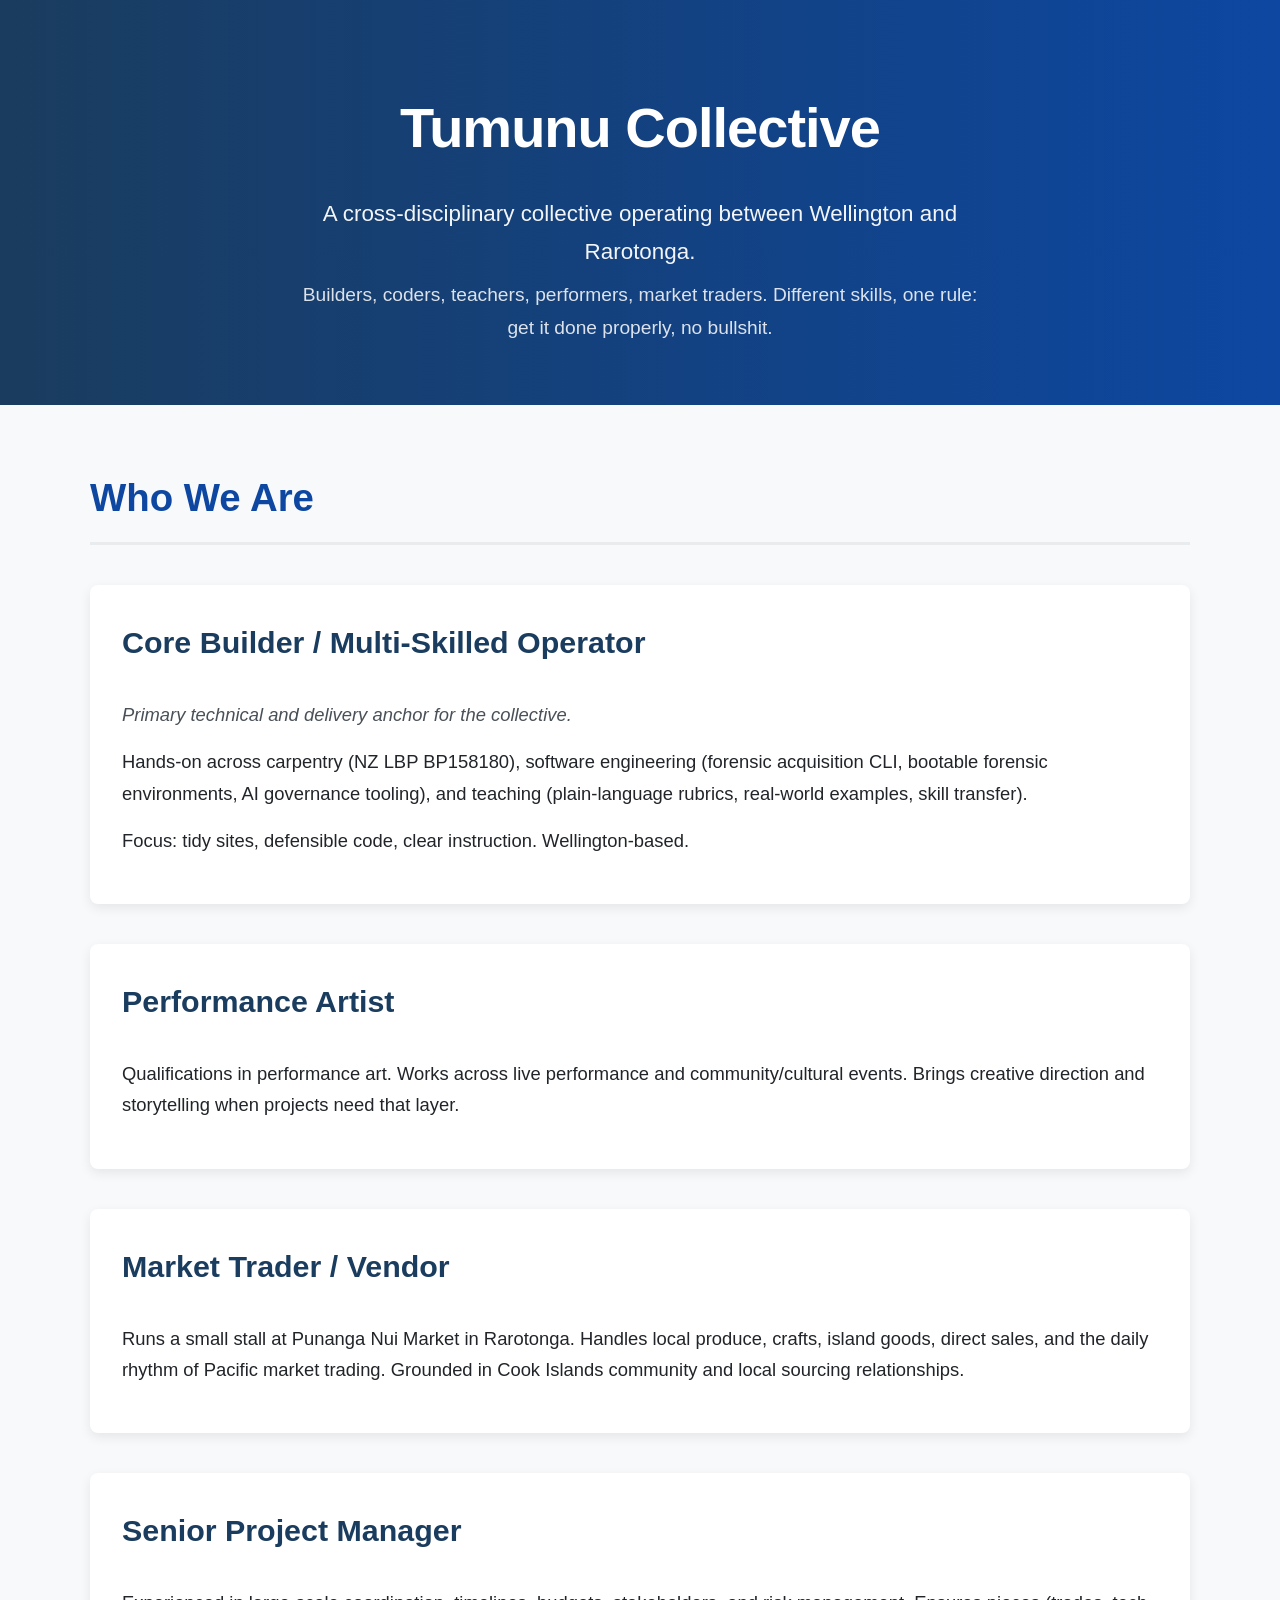
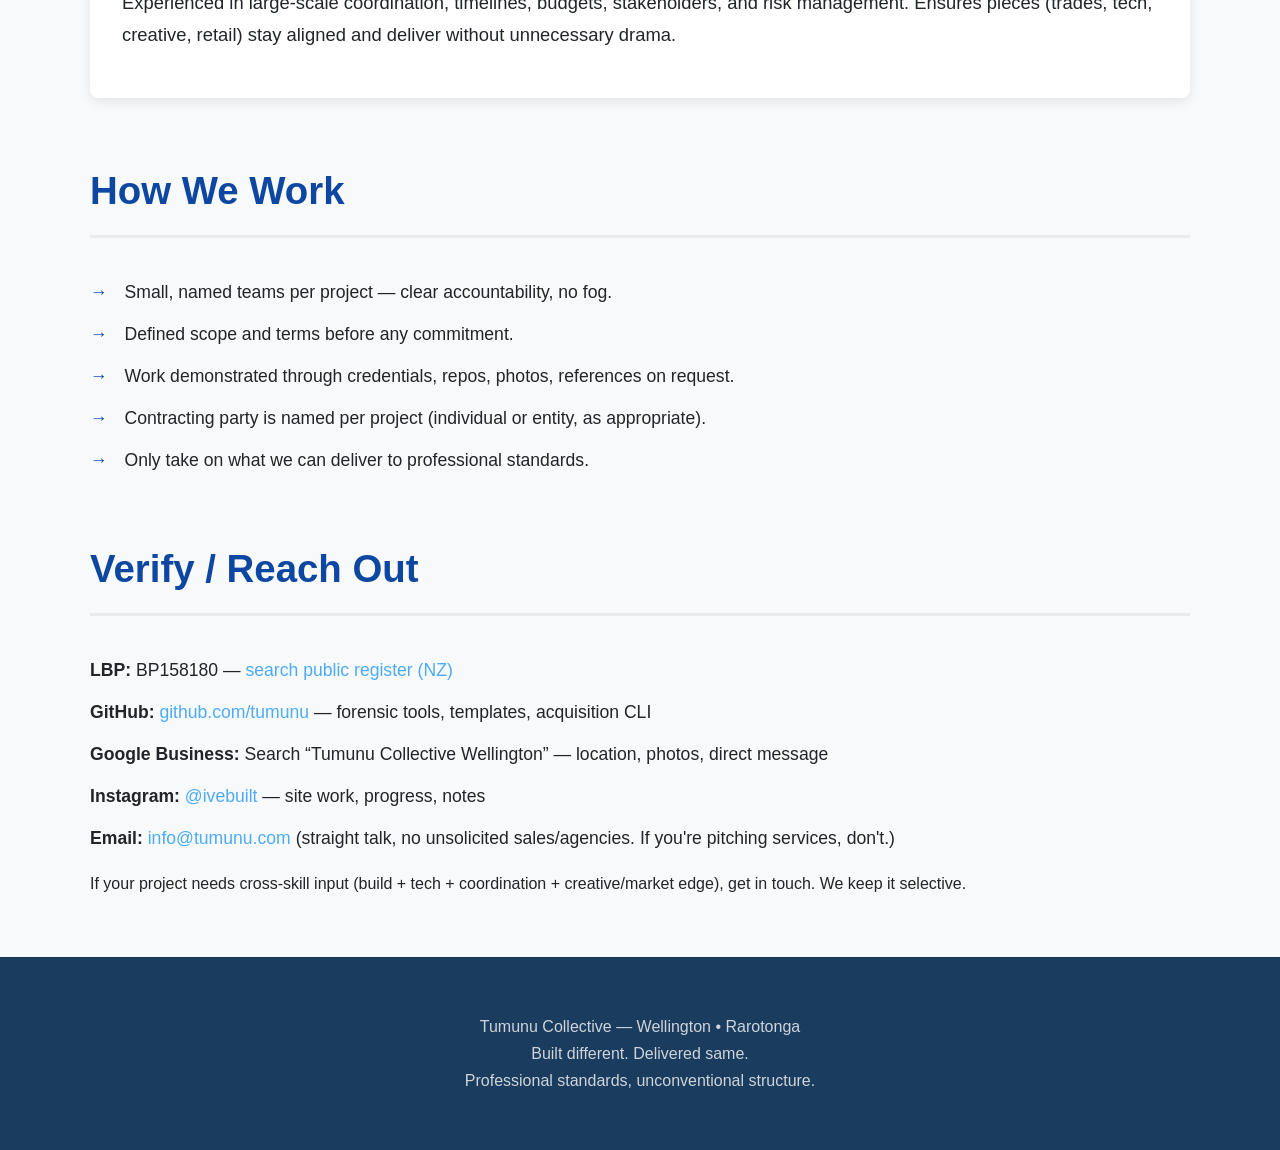
==== about.html @ 97dc6d52 "Create about.html for Tumunu Collective profile Added a new about page for Tumunu Collective detaili" ====
<!DOCTYPE html>
<html lang="en">
<head>
    <meta charset="UTF-8">
    <meta name="viewport" content="width=device-width, initial-scale=1.0">
    <meta name="description" content="Tumunu Collective — cross-disciplinary work between Wellington and Rarotonga. Carpentry (NZ LBP), software tooling, teaching, performance, market trading, and project management.">
    <meta name="robots" content="index,follow">
    <link rel="canonical" href="https://tumunu.com/about.html">
    <meta property="og:title" content="Tumunu Collective">
    <meta property="og:description" content="Cross-disciplinary collective between Wellington and Rarotonga. Named accountability, professional standards, unconventional structure.">
    <meta property="og:site_name" content="Tumunu Collective">
    <meta property="og:type" content="website">
    <meta property="og:url" content="https://tumunu.com/about.html">
    <title>Tumunu Collective — Full Profile</title>
    <style>
        body { font-family: 'Helvetica Neue', Arial, sans-serif; margin:0; padding:0; background:#f8f9fa; color:#212529; line-height:1.7; }
        header { background: linear-gradient(to right, #1a3c5e, #0d47a1); color:white; padding:80px 20px 60px; text-align:center; }
        header h1 { margin:0; font-size:3.5rem; font-weight:800; letter-spacing:-1px; }
        header p { font-size:1.4rem; max-width:700px; margin:20px auto 0; opacity:0.95; }
        .tagline { font-size:1.2rem; margin-top:8px; opacity:0.85; }
        section { max-width:1100px; margin:60px auto; padding:0 20px; }
        h2 { font-size:2.4rem; margin-bottom:40px; color:#0d47a1; border-bottom:3px solid #e9ecef; padding-bottom:12px; }
        .member { background:white; border-radius:8px; padding:32px; margin-bottom:40px; box-shadow:0 4px 12px rgba(0,0,0,0.08); }
        .member h3 { margin-top:0; font-size:1.9rem; color:#1a3c5e; }
        .member p { font-size:1.15rem; margin:16px 0; }
        .anchor-note { font-style:italic; color:#495057; margin-top:-8px; margin-bottom:16px; }
        ul { padding-left:0; list-style:none; }
        ul li { margin:12px 0; font-size:1.1rem; }
        ul.work li:before { content:"→ "; margin-right:12px; color:#0d47a1; }
        footer { background:#1a3c5e; color:#ced4da; text-align:center; padding:40px 20px; font-size:1rem; }
        a { color:#4dabf7; text-decoration:none; }
        a:hover { text-decoration:underline; color:#a5d8ff; }
        .skip-link { position:absolute; left:-9999px; top:auto; width:1px; height:1px; overflow:hidden; }
        .skip-link:focus { left:16px; top:16px; width:auto; height:auto; padding:10px 12px; background:#fff; color:#000; z-index:9999; }
        @media (max-width:768px) { header h1 { font-size:2.8rem; } header p { font-size:1.2rem; } .member { padding:24px; } }
    </style>
</head>
<body>
    <a class="skip-link" href="#main">Skip to content</a>

    <header>
        <h1>Tumunu Collective</h1>
        <p>A cross-disciplinary collective operating between Wellington and Rarotonga.</p>
        <p class="tagline">Builders, coders, teachers, performers, market traders. Different skills, one rule: get it done properly, no bullshit.</p>
    </header>

    <main id="main">
        <section>
            <h2>Who We Are</h2>

            <div class="member">
                <h3>Core Builder / Multi-Skilled Operator</h3>
                <p class="anchor-note">Primary technical and delivery anchor for the collective.</p>
                <p>Hands-on across carpentry (NZ LBP BP158180), software engineering (forensic acquisition CLI, bootable forensic environments, AI governance tooling), and teaching (plain-language rubrics, real-world examples, skill transfer).</p>
                <p>Focus: tidy sites, defensible code, clear instruction. Wellington-based.</p>
            </div>

            <div class="member">
                <h3>Performance Artist</h3>
                <p>Qualifications in performance art. Works across live performance and community/cultural events. Brings creative direction and storytelling when projects need that layer.</p>
            </div>

            <div class="member">
                <h3>Market Trader / Vendor</h3>
                <p>Runs a small stall at Punanga Nui Market in Rarotonga. Handles local produce, crafts, island goods, direct sales, and the daily rhythm of Pacific market trading. Grounded in Cook Islands community and local sourcing relationships.</p>
            </div>

            <div class="member">
                <h3>Senior Project Manager</h3>
                <p>Experienced in large-scale coordination, timelines, budgets, stakeholders, and risk management. Ensures pieces (trades, tech, creative, retail) stay aligned and deliver without unnecessary drama.</p>
            </div>
        </section>

        <section>
            <h2>How We Work</h2>
            <ul class="work">
                <li>Small, named teams per project — clear accountability, no fog.</li>
                <li>Defined scope and terms before any commitment.</li>
                <li>Work demonstrated through credentials, repos, photos, references on request.</li>
                <li>Contracting party is named per project (individual or entity, as appropriate).</li>
                <li>Only take on what we can deliver to professional standards.</li>
            </ul>
        </section>

        <section>
            <h2>Verify / Reach Out</h2>
            <ul>
                <li><strong>LBP:</strong> BP158180 — <a href="https://kete-lbp.mbie.govt.nz/advanced-building-practitioner-search/" target="_blank" rel="noopener noreferrer">search public register (NZ)</a></li>
                <li><strong>GitHub:</strong> <a href="https://github.com/tumunu" target="_blank" rel="noopener noreferrer">github.com/tumunu</a> — forensic tools, templates, acquisition CLI</li>
                <li><strong>Google Business:</strong> Search “Tumunu Collective Wellington” — location, photos, direct message</li>
                <li><strong>Instagram:</strong> <a href="https://www.instagram.com/ivebuilt/" target="_blank" rel="noopener noreferrer">@ivebuilt</a> — site work, progress, notes</li>
                <li><strong>Email:</strong> <a href="mailto:info@tumunu.com">info@tumunu.com</a> (straight talk, no unsolicited sales/agencies. If you're pitching services, don't.)</li>
            </ul>
            <p>If your project needs cross-skill input (build + tech + coordination + creative/market edge), get in touch. We keep it selective.</p>
        </section>
    </main>

    <footer>
        <p>Tumunu Collective — Wellington • Rarotonga<br>Built different. Delivered same.<br>Professional standards, unconventional structure.</p>
    </footer>
</body>
</html>
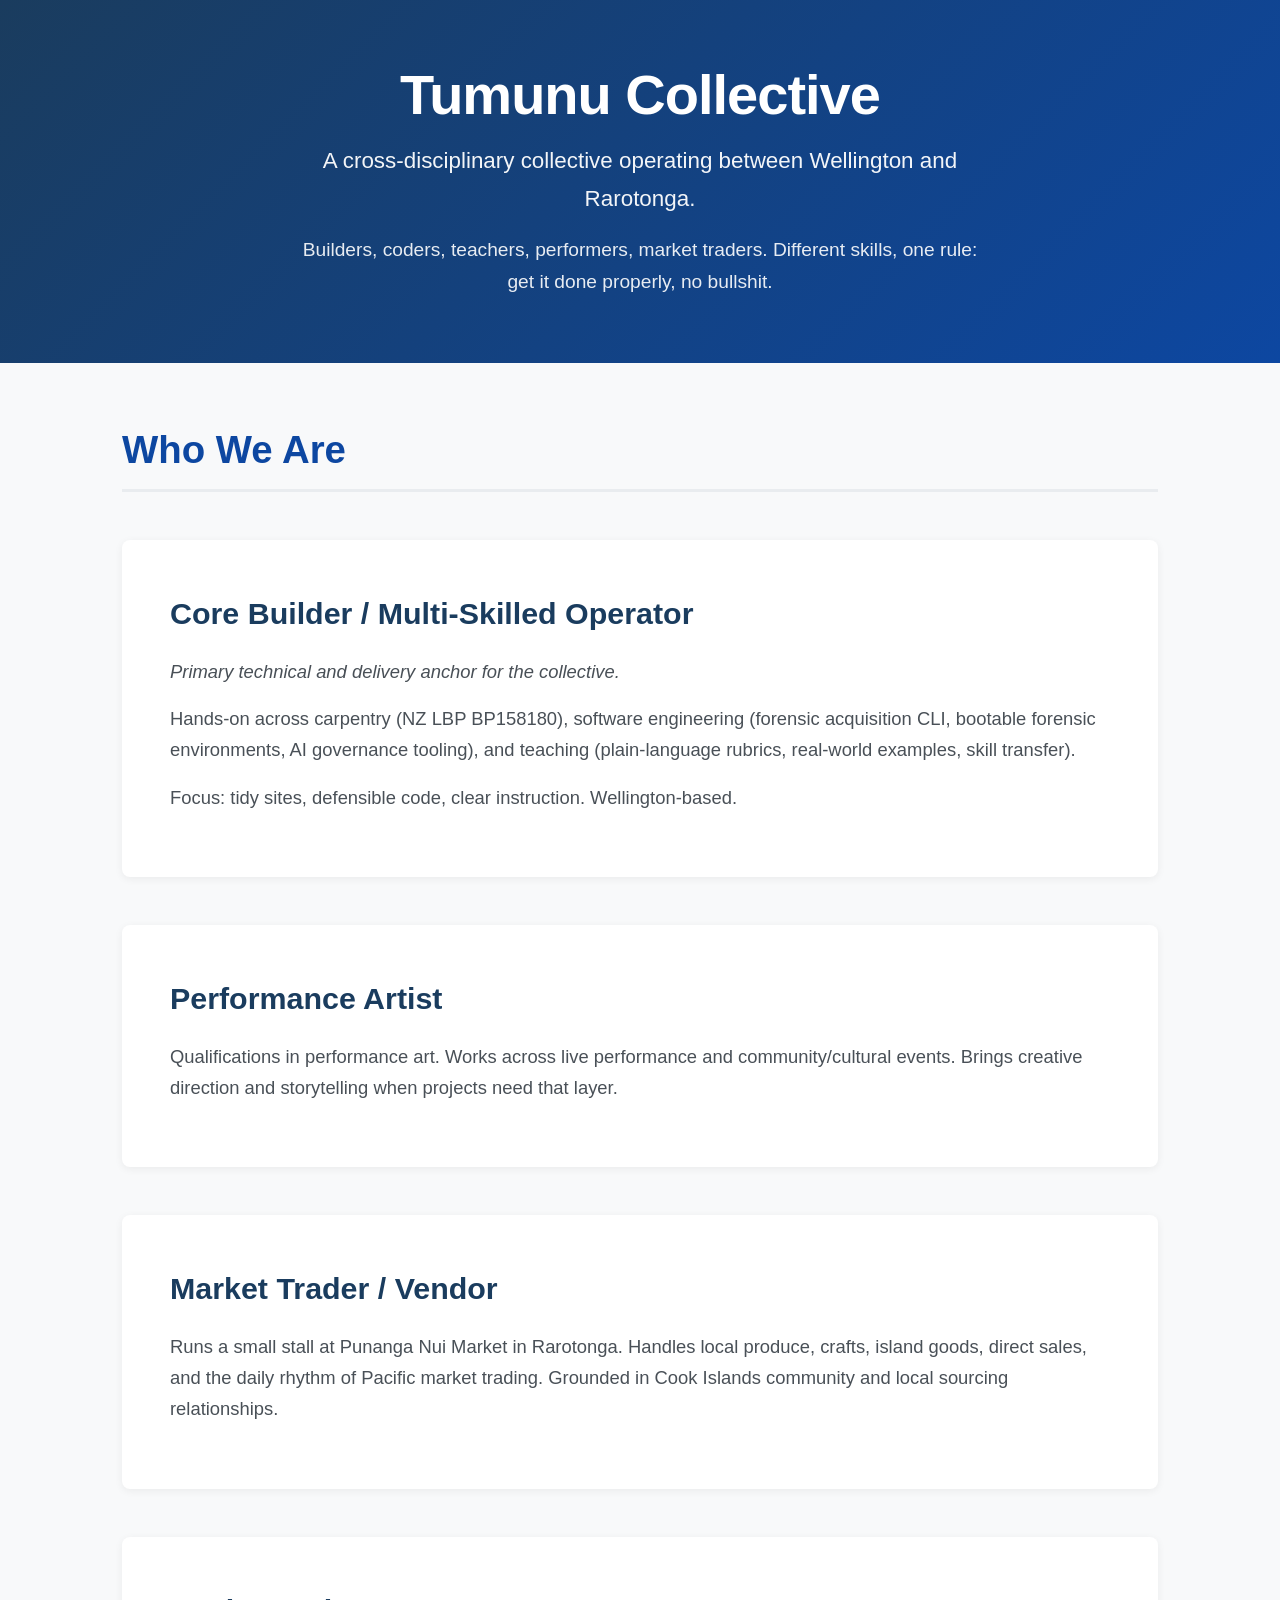
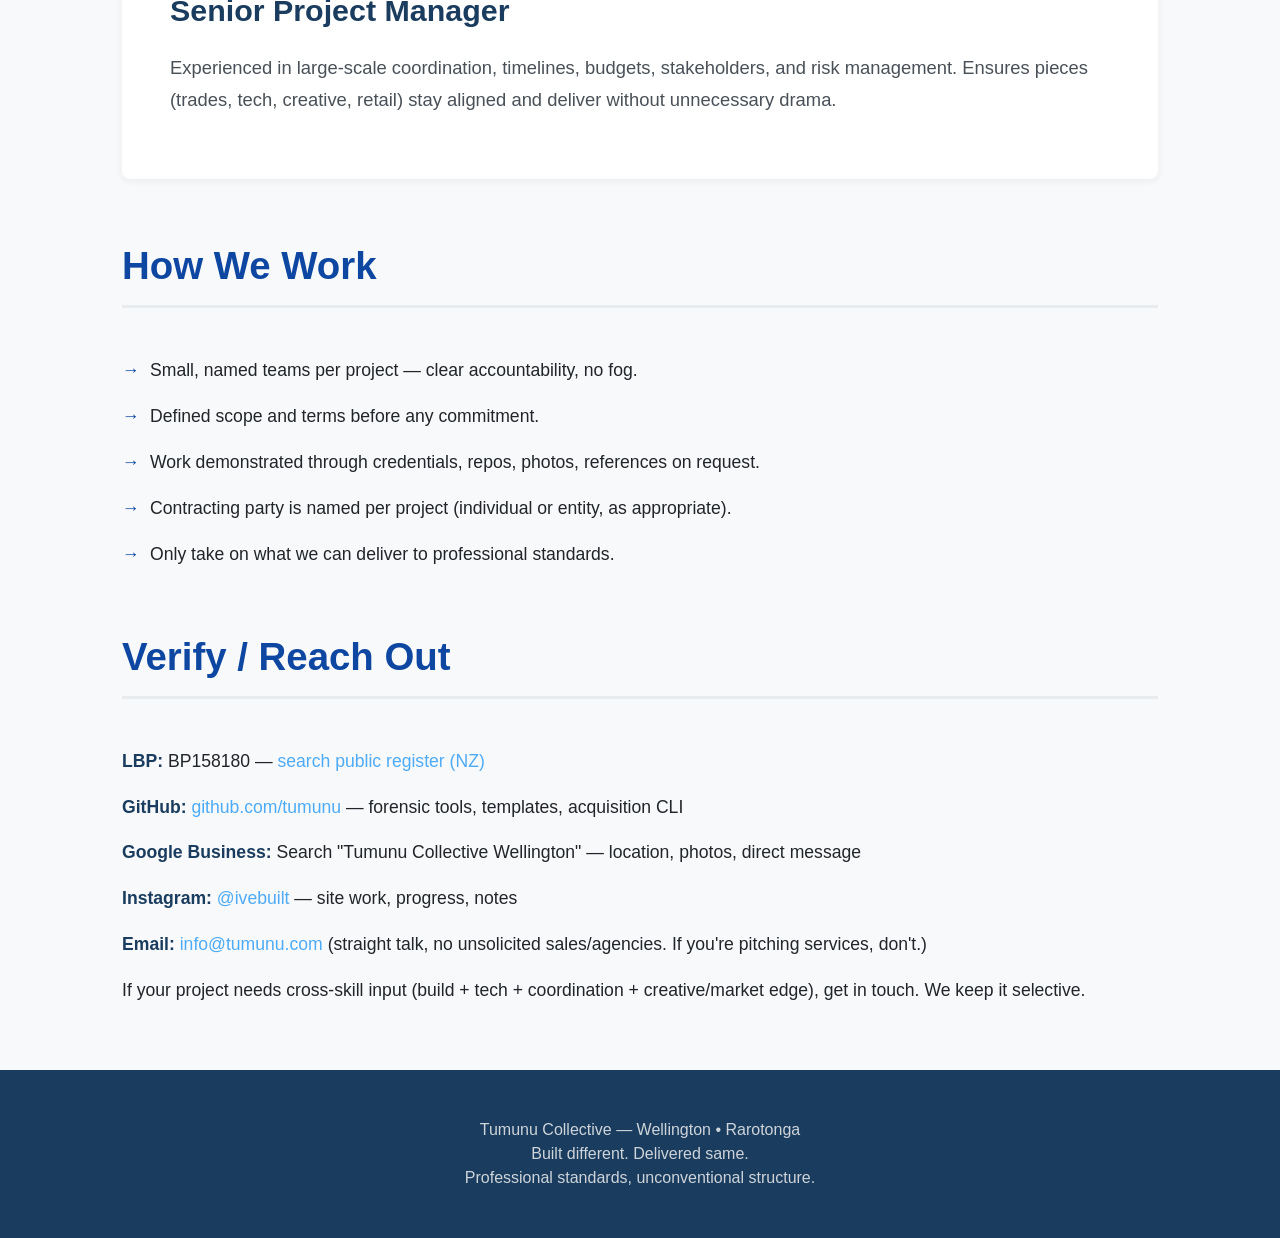
==== commit 1a909daf: "Update meta tags and improve styling in about.html" ====
--- a/about.html
+++ b/about.html
@@ -6,33 +6,203 @@
     <meta name="description" content="Tumunu Collective — cross-disciplinary work between Wellington and Rarotonga. Carpentry (NZ LBP), software tooling, teaching, performance, market trading, and project management.">
     <meta name="robots" content="index,follow">
     <link rel="canonical" href="https://tumunu.com/about.html">
-    <meta property="og:title" content="Tumunu Collective">
+    <meta property="og:title" content="Tumunu Collective — Full Profile">
     <meta property="og:description" content="Cross-disciplinary collective between Wellington and Rarotonga. Named accountability, professional standards, unconventional structure.">
     <meta property="og:site_name" content="Tumunu Collective">
     <meta property="og:type" content="website">
     <meta property="og:url" content="https://tumunu.com/about.html">
     <title>Tumunu Collective — Full Profile</title>
     <style>
-        body { font-family: 'Helvetica Neue', Arial, sans-serif; margin:0; padding:0; background:#f8f9fa; color:#212529; line-height:1.7; }
-        header { background: linear-gradient(to right, #1a3c5e, #0d47a1); color:white; padding:80px 20px 60px; text-align:center; }
-        header h1 { margin:0; font-size:3.5rem; font-weight:800; letter-spacing:-1px; }
-        header p { font-size:1.4rem; max-width:700px; margin:20px auto 0; opacity:0.95; }
-        .tagline { font-size:1.2rem; margin-top:8px; opacity:0.85; }
-        section { max-width:1100px; margin:60px auto; padding:0 20px; }
-        h2 { font-size:2.4rem; margin-bottom:40px; color:#0d47a1; border-bottom:3px solid #e9ecef; padding-bottom:12px; }
-        .member { background:white; border-radius:8px; padding:32px; margin-bottom:40px; box-shadow:0 4px 12px rgba(0,0,0,0.08); }
-        .member h3 { margin-top:0; font-size:1.9rem; color:#1a3c5e; }
-        .member p { font-size:1.15rem; margin:16px 0; }
-        .anchor-note { font-style:italic; color:#495057; margin-top:-8px; margin-bottom:16px; }
-        ul { padding-left:0; list-style:none; }
-        ul li { margin:12px 0; font-size:1.1rem; }
-        ul.work li:before { content:"→ "; margin-right:12px; color:#0d47a1; }
-        footer { background:#1a3c5e; color:#ced4da; text-align:center; padding:40px 20px; font-size:1rem; }
-        a { color:#4dabf7; text-decoration:none; }
-        a:hover { text-decoration:underline; color:#a5d8ff; }
-        .skip-link { position:absolute; left:-9999px; top:auto; width:1px; height:1px; overflow:hidden; }
-        .skip-link:focus { left:16px; top:16px; width:auto; height:auto; padding:10px 12px; background:#fff; color:#000; z-index:9999; }
-        @media (max-width:768px) { header h1 { font-size:2.8rem; } header p { font-size:1.2rem; } .member { padding:24px; } }
+        /* --- SHARED CSS VARIABLES (MATCHES INDEX.HTML) --- */
+        :root {
+            --color-bg: #f8f9fa;
+            --color-text: #212529;
+            --color-primary: #0d47a1;
+            --color-primary-dark: #1a3c5e;
+            --color-link: #4dabf7;
+            --color-link-hover: #a5d8ff;
+            --color-border: #e9ecef;
+            --color-card-bg: #ffffff;
+            --font-stack: 'Helvetica Neue', Helvetica, Arial, sans-serif;
+            --spacing-sm: 1rem;
+            --spacing-md: 2rem;
+            --spacing-lg: 3rem;
+            --spacing-xl: 4rem;
+            --max-width: 1100px;
+            --shadow-sm: 0 2px 8px rgba(0,0,0,0.06);
+            --shadow-md: 0 4px 12px rgba(0,0,0,0.08);
+            --radius: 8px;
+        }
+
+        /* --- RESET & BASE --- */
+        * { box-sizing: border-box; margin: 0; padding: 0; }
+        body {
+            font-family: var(--font-stack);
+            background: var(--color-bg);
+            color: var(--color-text);
+            line-height: 1.7;
+            -webkit-font-smoothing: antialiased;
+        }
+        a { color: var(--color-link); text-decoration: none; }
+        a:hover { text-decoration: underline; color: var(--color-link-hover); }
+        img { max-width: 100%; height: auto; }
+
+        /* --- ACCESSIBILITY --- */
+        .skip-link {
+            position: absolute;
+            left: -9999px;
+            top: auto;
+            width: 1px;
+            height: 1px;
+            overflow: hidden;
+        }
+        .skip-link:focus {
+            left: 16px;
+            top: 16px;
+            width: auto;
+            height: auto;
+            padding: 10px 12px;
+            background: #fff;
+            color: #000;
+            z-index: 9999;
+            border-radius: 4px;
+            box-shadow: 0 2px 8px rgba(0,0,0,0.15);
+        }
+
+        /* --- HEADER --- */
+        header {
+            background: linear-gradient(135deg, var(--color-primary-dark), var(--color-primary));
+            color: white;
+            padding: var(--spacing-xl) var(--spacing-md) var(--spacing-lg);
+            text-align: center;
+        }
+        header h1 {
+            font-size: 3.5rem;
+            font-weight: 800;
+            letter-spacing: -1px;
+            margin-bottom: var(--spacing-sm);
+            line-height: 1.1;
+        }
+        header p {
+            font-size: 1.4rem;
+            max-width: 700px;
+            margin: 0 auto var(--spacing-sm);
+            opacity: 0.95;
+        }
+        .tagline {
+            font-size: 1.2rem;
+            opacity: 0.9;
+            margin-top: 4px;
+        }
+
+        /* --- SECTIONS --- */
+        section {
+            max-width: var(--max-width);
+            margin: var(--spacing-xl) auto;
+            padding: 0 var(--spacing-md);
+        }
+        h2 {
+            font-size: 2.4rem;
+            color: var(--color-primary);
+            border-bottom: 3px solid var(--color-border);
+            padding-bottom: var(--spacing-sm);
+            margin-bottom: var(--spacing-lg);
+            font-weight: 700;
+            line-height: 1.2;
+        }
+
+        /* --- MEMBER CARDS --- */
+        .member {
+            background: var(--color-card-bg);
+            border-radius: var(--radius);
+            padding: var(--spacing-lg);
+            margin-bottom: var(--spacing-lg);
+            box-shadow: var(--shadow-sm);
+            transition: transform 0.2s ease, box-shadow 0.2s ease;
+        }
+        .member:hover {
+            transform: translateY(-3px);
+            box-shadow: var(--shadow-md);
+        }
+        .member h3 {
+            margin-top: 0;
+            font-size: 1.9rem;
+            color: var(--color-primary-dark);
+            font-weight: 700;
+            margin-bottom: var(--spacing-sm);
+        }
+        .anchor-note {
+            display: block;
+            font-style: italic;
+            color: #495057;
+            margin: -8px 0 var(--spacing-sm);
+            font-size: 1.05rem;
+        }
+        .member p {
+            font-size: 1.15rem;
+            margin: var(--spacing-sm) 0;
+            color: #495057;
+        }
+
+        /* --- WORK LIST --- */
+        ul.work {
+            list-style: none;
+            padding: 0;
+        }
+        ul.work li {
+            margin: var(--spacing-sm) 0;
+            padding-left: 28px;
+            position: relative;
+            font-size: 1.1rem;
+        }
+        ul.work li:before {
+            content: "→";
+            position: absolute;
+            left: 0;
+            color: var(--color-primary);
+            font-weight: 600;
+            font-size: 1.1rem;
+        }
+
+        /* --- VERIFY / CONTACT LIST --- */
+        .verify-list {
+            list-style: none;
+            padding: 0;
+        }
+        .verify-list li {
+            margin: var(--spacing-sm) 0;
+            font-size: 1.1rem;
+        }
+        .verify-list strong {
+            color: var(--color-primary-dark);
+            font-weight: 700;
+        }
+
+        /* --- FOOTER --- */
+        footer {
+            background: var(--color-primary-dark);
+            color: #ced4da;
+            text-align: center;
+            padding: var(--spacing-lg) var(--spacing-md);
+            font-size: 1rem;
+            line-height: 1.5;
+        }
+
+        /* --- RESPONSIVE --- */
+        @media (max-width: 768px) {
+            header h1 { font-size: 2.8rem; }
+            header p { font-size: 1.2rem; }
+            h2 { font-size: 2rem; }
+            .member { padding: var(--spacing-md); }
+            .member h3 { font-size: 1.6rem; }
+            .member p { font-size: 1.05rem; }
+        }
+
+        /* --- FOCUS STATES --- */
+        a:focus, button:focus {
+            outline: 2px solid var(--color-link);
+            outline-offset: 2px;
+        }
     </style>
 </head>
 <body>
@@ -84,19 +254,32 @@
 
         <section>
             <h2>Verify / Reach Out</h2>
-            <ul>
+            <ul class="verify-list">
                 <li><strong>LBP:</strong> BP158180 — <a href="https://kete-lbp.mbie.govt.nz/advanced-building-practitioner-search/" target="_blank" rel="noopener noreferrer">search public register (NZ)</a></li>
                 <li><strong>GitHub:</strong> <a href="https://github.com/tumunu" target="_blank" rel="noopener noreferrer">github.com/tumunu</a> — forensic tools, templates, acquisition CLI</li>
-                <li><strong>Google Business:</strong> Search “Tumunu Collective Wellington” — location, photos, direct message</li>
+                <li><strong>Google Business:</strong> Search "Tumunu Collective Wellington" — location, photos, direct message</li>
                 <li><strong>Instagram:</strong> <a href="https://www.instagram.com/ivebuilt/" target="_blank" rel="noopener noreferrer">@ivebuilt</a> — site work, progress, notes</li>
                 <li><strong>Email:</strong> <a href="mailto:info@tumunu.com">info@tumunu.com</a> (straight talk, no unsolicited sales/agencies. If you're pitching services, don't.)</li>
             </ul>
-            <p>If your project needs cross-skill input (build + tech + coordination + creative/market edge), get in touch. We keep it selective.</p>
+            <p style="margin-top: var(--spacing-sm); font-size: 1.1rem;">If your project needs cross-skill input (build + tech + coordination + creative/market edge), get in touch. We keep it selective.</p>
         </section>
     </main>
 
     <footer>
         <p>Tumunu Collective — Wellington • Rarotonga<br>Built different. Delivered same.<br>Professional standards, unconventional structure.</p>
     </footer>
+
+    <!-- Optional: Smooth scroll for anchor links -->
+    <script>
+        document.querySelectorAll('a[href^="#"]').forEach(anchor => {
+            anchor.addEventListener('click', function(e) {
+                const target = document.querySelector(this.getAttribute('href'));
+                if (target) {
+                    e.preventDefault();
+                    target.scrollIntoView({ behavior: 'smooth', block: 'start' });
+                }
+            });
+        });
+    </script>
 </body>
 </html>
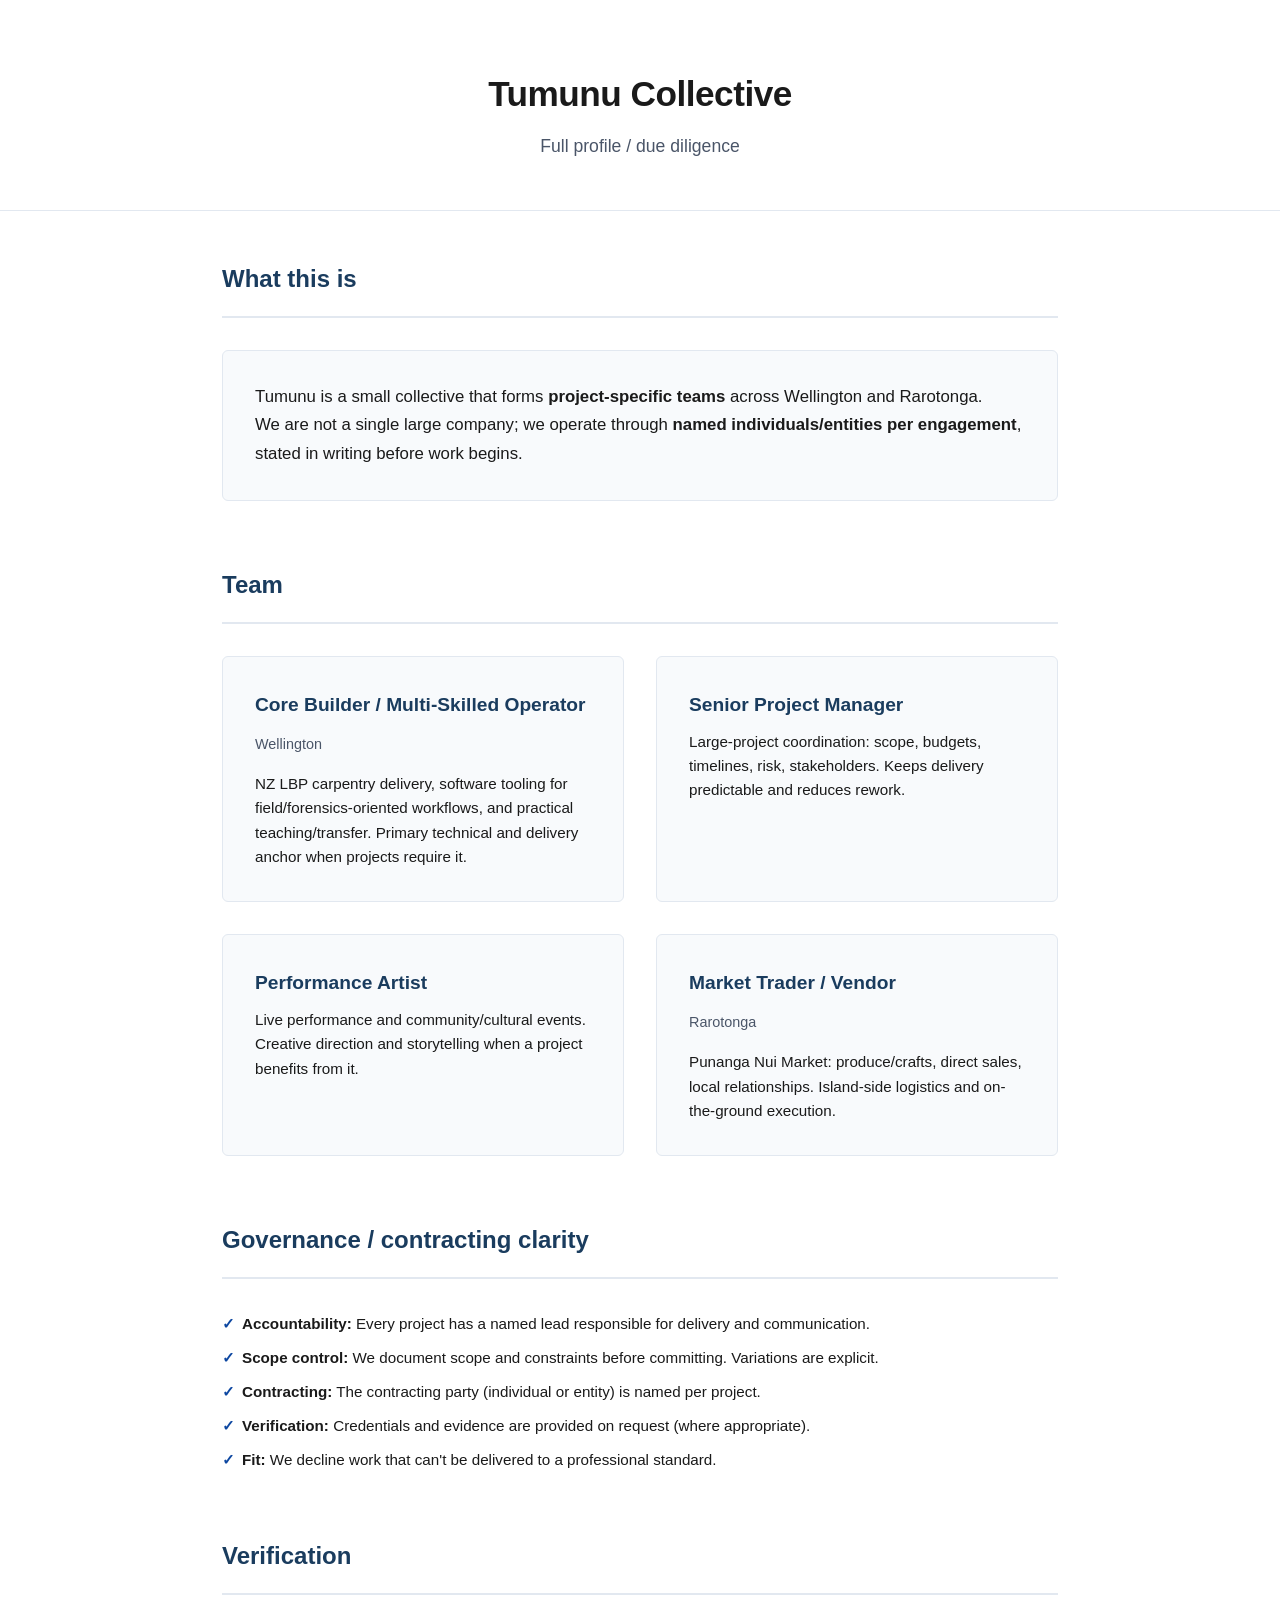
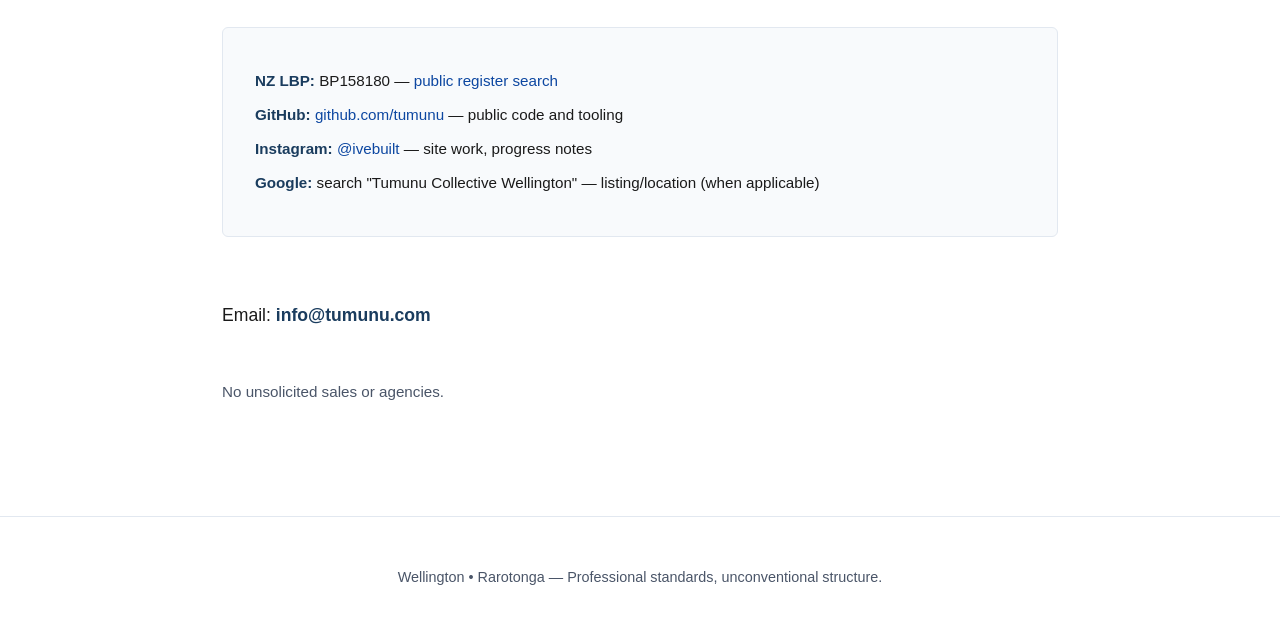
==== commit bb9eca24: "Update meta tags and styling in about.html" ====
--- a/about.html
+++ b/about.html
@@ -3,38 +3,34 @@
 <head>
     <meta charset="UTF-8">
     <meta name="viewport" content="width=device-width, initial-scale=1.0">
-    <meta name="description" content="Tumunu Collective — cross-disciplinary work between Wellington and Rarotonga. Carpentry (NZ LBP), software tooling, teaching, performance, market trading, and project management.">
+    <meta name="description" content="Tumunu Collective — full profile and due diligence. Project-specific teams across Wellington and Rarotonga.">
     <meta name="robots" content="index,follow">
     <link rel="canonical" href="https://tumunu.com/about.html">
     <meta property="og:title" content="Tumunu Collective — Full Profile">
-    <meta property="og:description" content="Cross-disciplinary collective between Wellington and Rarotonga. Named accountability, professional standards, unconventional structure.">
+    <meta property="og:description" content="Project-specific teams across Wellington and Rarotonga. Named accountability, professional standards.">
     <meta property="og:site_name" content="Tumunu Collective">
     <meta property="og:type" content="website">
     <meta property="og:url" content="https://tumunu.com/about.html">
     <title>Tumunu Collective — Full Profile</title>
     <style>
-        /* --- SHARED CSS VARIABLES (MATCHES INDEX.HTML) --- */
         :root {
-            --color-bg: #f8f9fa;
-            --color-text: #212529;
+            --color-bg: #ffffff;
+            --color-text: #1a1a1a;
+            --color-muted: #4a5568;
             --color-primary: #0d47a1;
             --color-primary-dark: #1a3c5e;
-            --color-link: #4dabf7;
-            --color-link-hover: #a5d8ff;
-            --color-border: #e9ecef;
-            --color-card-bg: #ffffff;
+            --color-border: #e2e8f0;
+            --color-card: #f8fafc;
             --font-stack: 'Helvetica Neue', Helvetica, Arial, sans-serif;
+            --spacing-xs: 0.5rem;
             --spacing-sm: 1rem;
             --spacing-md: 2rem;
             --spacing-lg: 3rem;
             --spacing-xl: 4rem;
-            --max-width: 1100px;
-            --shadow-sm: 0 2px 8px rgba(0,0,0,0.06);
-            --shadow-md: 0 4px 12px rgba(0,0,0,0.08);
-            --radius: 8px;
-        }
-
-        /* --- RESET & BASE --- */
+            --max-width: 900px;
+            --radius: 6px;
+            --shadow-sm: 0 1px 3px rgba(0,0,0,0.08);
+        }
         * { box-sizing: border-box; margin: 0; padding: 0; }
         body {
             font-family: var(--font-stack);
@@ -43,165 +39,162 @@
             line-height: 1.7;
             -webkit-font-smoothing: antialiased;
         }
-        a { color: var(--color-link); text-decoration: none; }
-        a:hover { text-decoration: underline; color: var(--color-link-hover); }
-        img { max-width: 100%; height: auto; }
-
-        /* --- ACCESSIBILITY --- */
+        a { color: var(--color-primary); text-decoration: none; }
+        a:hover { text-decoration: underline; }
         .skip-link {
-            position: absolute;
-            left: -9999px;
-            top: auto;
-            width: 1px;
-            height: 1px;
-            overflow: hidden;
+            position: absolute; left: -9999px; top: auto;
+            width: 1px; height: 1px; overflow: hidden;
         }
         .skip-link:focus {
-            left: 16px;
-            top: 16px;
-            width: auto;
-            height: auto;
-            padding: 10px 12px;
-            background: #fff;
-            color: #000;
-            z-index: 9999;
+            left: 16px; top: 16px; width: auto; height: auto;
+            padding: 10px 12px; background: #fff; color: #000;
+            z-index: 9999; border: 2px solid var(--color-primary);
             border-radius: 4px;
-            box-shadow: 0 2px 8px rgba(0,0,0,0.15);
-        }
-
-        /* --- HEADER --- */
+        }
+
+        /* Header */
         header {
-            background: linear-gradient(135deg, var(--color-primary-dark), var(--color-primary));
-            color: white;
             padding: var(--spacing-xl) var(--spacing-md) var(--spacing-lg);
             text-align: center;
+            border-bottom: 1px solid var(--color-border);
         }
         header h1 {
-            font-size: 3.5rem;
+            font-size: 2.2rem;
             font-weight: 800;
-            letter-spacing: -1px;
+            letter-spacing: -0.5px;
+            margin-bottom: var(--spacing-xs);
+        }
+        header .subtitle {
+            font-size: 1.1rem;
+            color: var(--color-muted);
+            max-width: 600px;
+            margin: 0 auto;
+        }
+
+        /* Main */
+        main { max-width: var(--max-width); margin: 0 auto; padding: var(--spacing-lg) var(--spacing-md); }
+
+        /* Sections */
+        section { margin-bottom: var(--spacing-xl); }
+        h2 {
+            font-size: 1.5rem;
+            font-weight: 700;
+            color: var(--color-primary-dark);
+            margin-bottom: var(--spacing-md);
+            padding-bottom: var(--spacing-sm);
+            border-bottom: 2px solid var(--color-border);
+        }
+
+        /* Expectations block */
+        .expectations {
+            background: var(--color-card);
+            border: 1px solid var(--color-border);
+            border-radius: var(--radius);
+            padding: var(--spacing-md);
+            margin-bottom: var(--spacing-lg);
+            font-size: 1.05rem;
+            line-height: 1.7;
+        }
+
+        /* Team cards */
+        .team-grid {
+            display: grid;
+            grid-template-columns: repeat(auto-fit, minmax(280px, 1fr));
+            gap: var(--spacing-md);
+        }
+        .role-card {
+            background: var(--color-card);
+            border: 1px solid var(--color-border);
+            border-radius: var(--radius);
+            padding: var(--spacing-md);
+        }
+        .role-card h3 {
+            font-size: 1.2rem;
+            font-weight: 700;
+            margin-bottom: var(--spacing-xs);
+            color: var(--color-primary-dark);
+        }
+        .role-card .location {
+            display: inline-block;
+            font-size: 0.9rem;
+            color: var(--color-muted);
             margin-bottom: var(--spacing-sm);
-            line-height: 1.1;
-        }
-        header p {
-            font-size: 1.4rem;
-            max-width: 700px;
-            margin: 0 auto var(--spacing-sm);
-            opacity: 0.95;
-        }
-        .tagline {
-            font-size: 1.2rem;
-            opacity: 0.9;
-            margin-top: 4px;
-        }
-
-        /* --- SECTIONS --- */
-        section {
-            max-width: var(--max-width);
-            margin: var(--spacing-xl) auto;
-            padding: 0 var(--spacing-md);
-        }
-        h2 {
-            font-size: 2.4rem;
-            color: var(--color-primary);
-            border-bottom: 3px solid var(--color-border);
-            padding-bottom: var(--spacing-sm);
-            margin-bottom: var(--spacing-lg);
-            font-weight: 700;
-            line-height: 1.2;
-        }
-
-        /* --- MEMBER CARDS --- */
-        .member {
-            background: var(--color-card-bg);
-            border-radius: var(--radius);
-            padding: var(--spacing-lg);
-            margin-bottom: var(--spacing-lg);
-            box-shadow: var(--shadow-sm);
-            transition: transform 0.2s ease, box-shadow 0.2s ease;
-        }
-        .member:hover {
-            transform: translateY(-3px);
-            box-shadow: var(--shadow-md);
-        }
-        .member h3 {
-            margin-top: 0;
-            font-size: 1.9rem;
-            color: var(--color-primary-dark);
-            font-weight: 700;
-            margin-bottom: var(--spacing-sm);
-        }
-        .anchor-note {
-            display: block;
-            font-style: italic;
-            color: #495057;
-            margin: -8px 0 var(--spacing-sm);
-            font-size: 1.05rem;
-        }
-        .member p {
-            font-size: 1.15rem;
-            margin: var(--spacing-sm) 0;
-            color: #495057;
-        }
-
-        /* --- WORK LIST --- */
-        ul.work {
+        }
+        .role-card p {
+            font-size: 0.95rem;
+            color: var(--color-text);
+            margin: 0;
+            line-height: 1.6;
+        }
+
+        /* Governance list */
+        .governance-list {
             list-style: none;
             padding: 0;
         }
-        ul.work li {
-            margin: var(--spacing-sm) 0;
-            padding-left: 28px;
+        .governance-list li {
+            margin: var(--spacing-xs) 0;
+            padding-left: 20px;
             position: relative;
-            font-size: 1.1rem;
-        }
-        ul.work li:before {
-            content: "→";
+            font-size: 0.95rem;
+        }
+        .governance-list li:before {
+            content: "✓";
             position: absolute;
             left: 0;
             color: var(--color-primary);
-            font-weight: 600;
-            font-size: 1.1rem;
-        }
-
-        /* --- VERIFY / CONTACT LIST --- */
+            font-weight: 700;
+        }
+
+        /* Verification block */
+        .verify-block {
+            background: var(--color-card);
+            border: 1px solid var(--color-border);
+            border-radius: var(--radius);
+            padding: var(--spacing-md);
+        }
         .verify-list {
             list-style: none;
             padding: 0;
+            margin: 0;
         }
         .verify-list li {
-            margin: var(--spacing-sm) 0;
+            margin: var(--spacing-xs) 0;
+            font-size: 0.95rem;
+        }
+        .verify-list strong { color: var(--color-primary-dark); }
+
+        /* Contact */
+        .contact-line {
+            margin: var(--spacing-lg) 0;
             font-size: 1.1rem;
         }
-        .verify-list strong {
+        .contact-line a {
+            font-weight: 700;
             color: var(--color-primary-dark);
-            font-weight: 700;
-        }
-
-        /* --- FOOTER --- */
+        }
+        .contact-boundary {
+            display: block;
+            margin-top: var(--spacing-xs);
+            font-size: 0.95rem;
+            color: var(--color-muted);
+        }
+
+        /* Footer */
         footer {
-            background: var(--color-primary-dark);
-            color: #ced4da;
             text-align: center;
             padding: var(--spacing-lg) var(--spacing-md);
-            font-size: 1rem;
-            line-height: 1.5;
-        }
-
-        /* --- RESPONSIVE --- */
+            font-size: 0.9rem;
+            color: var(--color-muted);
+            border-top: 1px solid var(--color-border);
+        }
+
+        /* Responsive */
         @media (max-width: 768px) {
-            header h1 { font-size: 2.8rem; }
-            header p { font-size: 1.2rem; }
-            h2 { font-size: 2rem; }
-            .member { padding: var(--spacing-md); }
-            .member h3 { font-size: 1.6rem; }
-            .member p { font-size: 1.05rem; }
-        }
-
-        /* --- FOCUS STATES --- */
-        a:focus, button:focus {
-            outline: 2px solid var(--color-link);
-            outline-offset: 2px;
+            header h1 { font-size: 1.8rem; }
+            header .subtitle { font-size: 1rem; }
+            h2 { font-size: 1.35rem; }
+            .team-grid { grid-template-columns: 1fr; }
         }
     </style>
 </head>
@@ -210,67 +203,88 @@
 
     <header>
         <h1>Tumunu Collective</h1>
-        <p>A cross-disciplinary collective operating between Wellington and Rarotonga.</p>
-        <p class="tagline">Builders, coders, teachers, performers, market traders. Different skills, one rule: get it done properly, no bullshit.</p>
+        <p class="subtitle">Full profile / due diligence</p>
     </header>
 
     <main id="main">
         <section>
-            <h2>Who We Are</h2>
-
-            <div class="member">
-                <h3>Core Builder / Multi-Skilled Operator</h3>
-                <p class="anchor-note">Primary technical and delivery anchor for the collective.</p>
-                <p>Hands-on across carpentry (NZ LBP BP158180), software engineering (forensic acquisition CLI, bootable forensic environments, AI governance tooling), and teaching (plain-language rubrics, real-world examples, skill transfer).</p>
-                <p>Focus: tidy sites, defensible code, clear instruction. Wellington-based.</p>
-            </div>
-
-            <div class="member">
-                <h3>Performance Artist</h3>
-                <p>Qualifications in performance art. Works across live performance and community/cultural events. Brings creative direction and storytelling when projects need that layer.</p>
-            </div>
-
-            <div class="member">
-                <h3>Market Trader / Vendor</h3>
-                <p>Runs a small stall at Punanga Nui Market in Rarotonga. Handles local produce, crafts, island goods, direct sales, and the daily rhythm of Pacific market trading. Grounded in Cook Islands community and local sourcing relationships.</p>
-            </div>
-
-            <div class="member">
-                <h3>Senior Project Manager</h3>
-                <p>Experienced in large-scale coordination, timelines, budgets, stakeholders, and risk management. Ensures pieces (trades, tech, creative, retail) stay aligned and deliver without unnecessary drama.</p>
-            </div>
-        </section>
-
-        <section>
-            <h2>How We Work</h2>
-            <ul class="work">
-                <li>Small, named teams per project — clear accountability, no fog.</li>
-                <li>Defined scope and terms before any commitment.</li>
-                <li>Work demonstrated through credentials, repos, photos, references on request.</li>
-                <li>Contracting party is named per project (individual or entity, as appropriate).</li>
-                <li>Only take on what we can deliver to professional standards.</li>
+            <h2>What this is</h2>
+            <div class="expectations">
+                Tumunu is a small collective that forms <strong>project-specific teams</strong> across Wellington and Rarotonga.<br>
+                We are not a single large company; we operate through <strong>named individuals/entities per engagement</strong>, stated in writing before work begins.
+            </div>
+        </section>
+
+        <section>
+            <h2>Team</h2>
+            <div class="team-grid">
+                <div class="role-card">
+                    <h3>Core Builder / Multi-Skilled Operator</h3>
+                    <span class="location">Wellington</span>
+                    <p>NZ LBP carpentry delivery, software tooling for field/forensics-oriented workflows, and practical teaching/transfer. Primary technical and delivery anchor when projects require it.</p>
+                </div>
+                <div class="role-card">
+                    <h3>Senior Project Manager</h3>
+                    <p>Large-project coordination: scope, budgets, timelines, risk, stakeholders. Keeps delivery predictable and reduces rework.</p>
+                </div>
+                <div class="role-card">
+                    <h3>Performance Artist</h3>
+                    <p>Live performance and community/cultural events. Creative direction and storytelling when a project benefits from it.</p>
+                </div>
+                <div class="role-card">
+                    <h3>Market Trader / Vendor</h3>
+                    <span class="location">Rarotonga</span>
+                    <p>Punanga Nui Market: produce/crafts, direct sales, local relationships. Island-side logistics and on-the-ground execution.</p>
+                </div>
+            </div>
+        </section>
+
+        <section>
+            <h2>Governance / contracting clarity</h2>
+            <ul class="governance-list">
+                <li><strong>Accountability:</strong> Every project has a named lead responsible for delivery and communication.</li>
+                <li><strong>Scope control:</strong> We document scope and constraints before committing. Variations are explicit.</li>
+                <li><strong>Contracting:</strong> The contracting party (individual or entity) is named per project.</li>
+                <li><strong>Verification:</strong> Credentials and evidence are provided on request (where appropriate).</li>
+                <li><strong>Fit:</strong> We decline work that can't be delivered to a professional standard.</li>
             </ul>
         </section>
 
         <section>
-            <h2>Verify / Reach Out</h2>
-            <ul class="verify-list">
-                <li><strong>LBP:</strong> BP158180 — <a href="https://kete-lbp.mbie.govt.nz/advanced-building-practitioner-search/" target="_blank" rel="noopener noreferrer">search public register (NZ)</a></li>
-                <li><strong>GitHub:</strong> <a href="https://github.com/tumunu" target="_blank" rel="noopener noreferrer">github.com/tumunu</a> — forensic tools, templates, acquisition CLI</li>
-                <li><strong>Google Business:</strong> Search "Tumunu Collective Wellington" — location, photos, direct message</li>
-                <li><strong>Instagram:</strong> <a href="https://www.instagram.com/ivebuilt/" target="_blank" rel="noopener noreferrer">@ivebuilt</a> — site work, progress, notes</li>
-                <li><strong>Email:</strong> <a href="mailto:info@tumunu.com">info@tumunu.com</a> (straight talk, no unsolicited sales/agencies. If you're pitching services, don't.)</li>
-            </ul>
-            <p style="margin-top: var(--spacing-sm); font-size: 1.1rem;">If your project needs cross-skill input (build + tech + coordination + creative/market edge), get in touch. We keep it selective.</p>
-        </section>
+            <h2>Verification</h2>
+            <div class="verify-block">
+                <ul class="verify-list">
+                    <li><strong>NZ LBP:</strong> BP158180 — <a href="https://kete-lbp.mbie.govt.nz/advanced-building-practitioner-search/" target="_blank" rel="noopener">public register search</a></li>
+                    <li><strong>GitHub:</strong> <a href="https://github.com/tumunu" target="_blank" rel="noopener">github.com/tumunu</a> — public code and tooling</li>
+                    <li><strong>Instagram:</strong> <a href="https://www.instagram.com/ivebuilt/" target="_blank" rel="noopener">@ivebuilt</a> — site work, progress notes</li>
+                    <li><strong>Google:</strong> search "Tumunu Collective Wellington" — listing/location (when applicable)</li>
+                </ul>
+            </div>
+        </section>
+
+        <section>
+            <div class="contact-line">
+                Email: <a href="mailto:info@tumunu.com">info@tumunu.com</a>
+            </div>
+            <span class="contact-boundary">No unsolicited sales or agencies.</span>
+        </section>
+
+        <!-- Optional legacy link: uncomment if needed -->
+        <!--
+        <section style="border-top:1px solid var(--color-border); padding-top: var(--spacing-md);">
+            <p style="font-size:0.95rem; color:var(--color-muted);">
+                Personal work record of the Core Builder is available on request / via legacy page.
+            </p>
+        </section>
+        -->
     </main>
 
     <footer>
-        <p>Tumunu Collective — Wellington • Rarotonga<br>Built different. Delivered same.<br>Professional standards, unconventional structure.</p>
+        Wellington • Rarotonga — Professional standards, unconventional structure.
     </footer>
 
-    <!-- Optional: Smooth scroll for anchor links -->
     <script>
+        // Smooth scroll for anchor links
         document.querySelectorAll('a[href^="#"]').forEach(anchor => {
             anchor.addEventListener('click', function(e) {
                 const target = document.querySelector(this.getAttribute('href'));
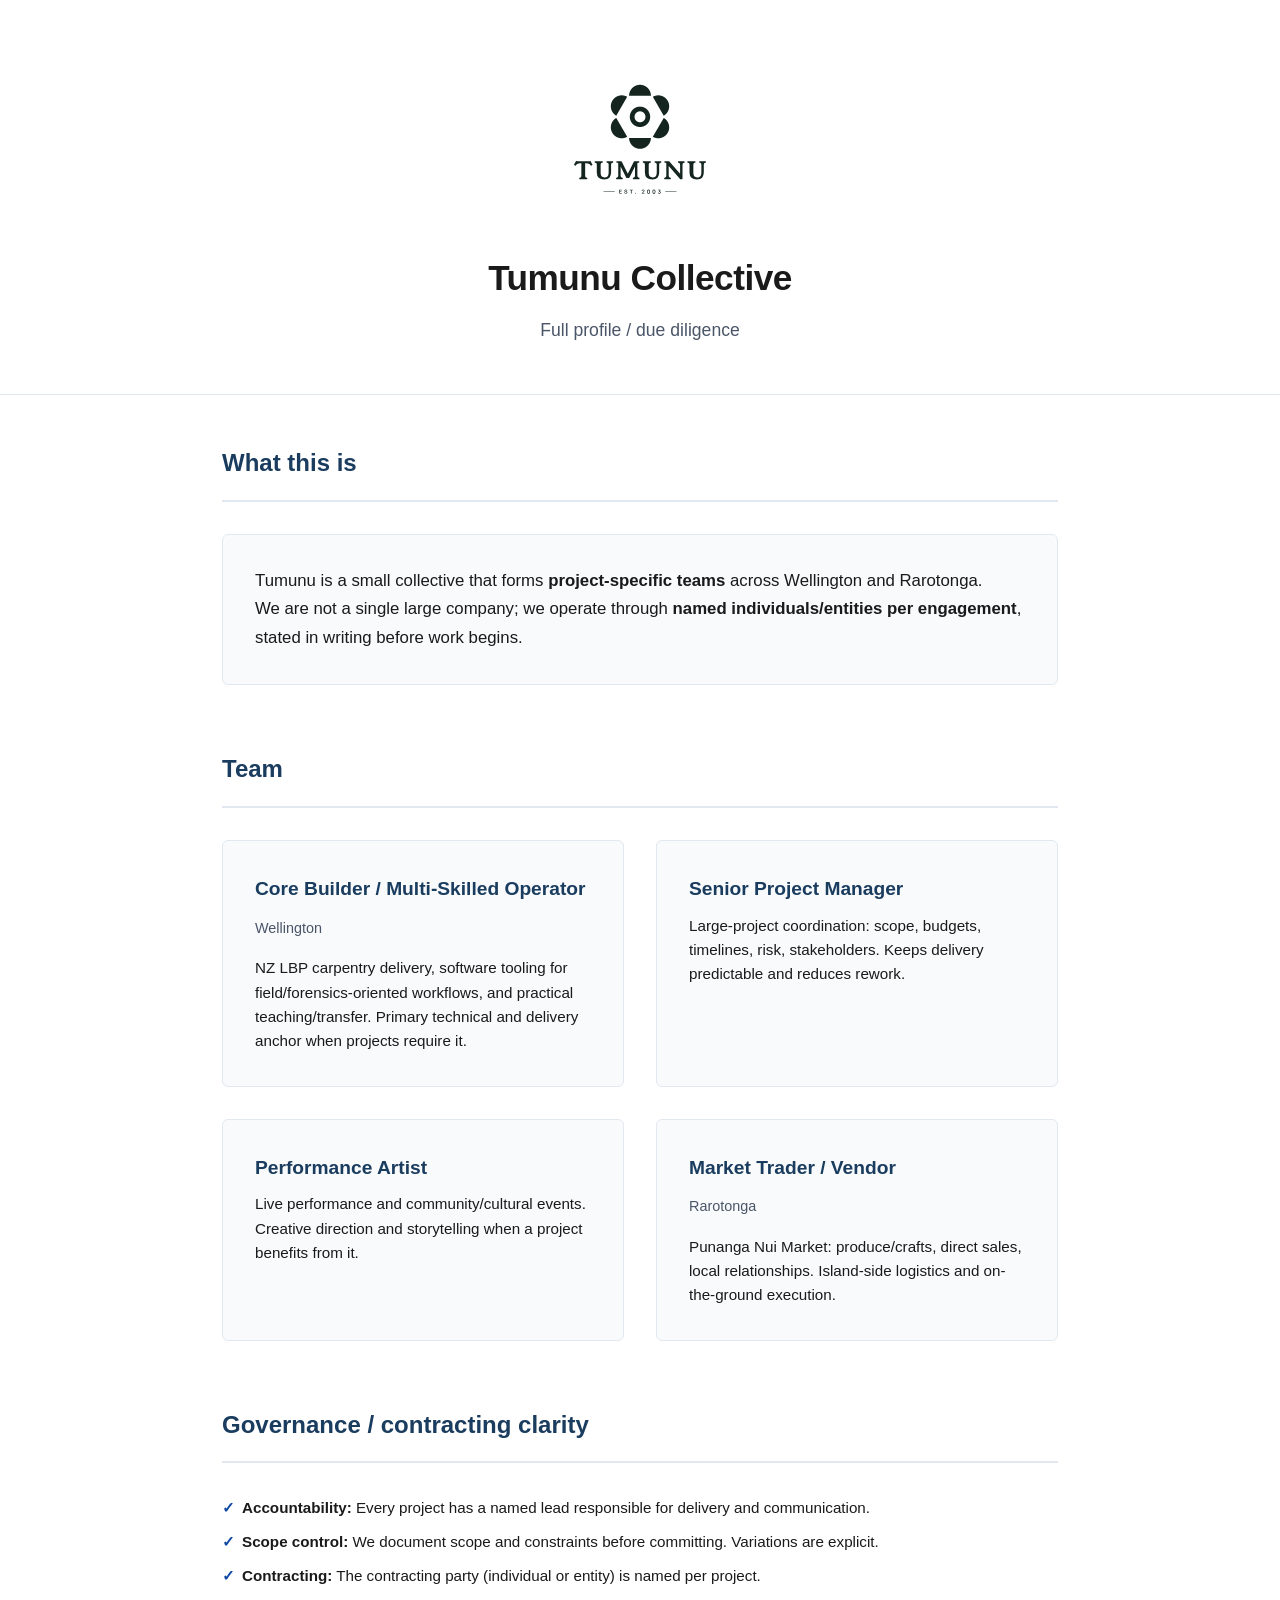
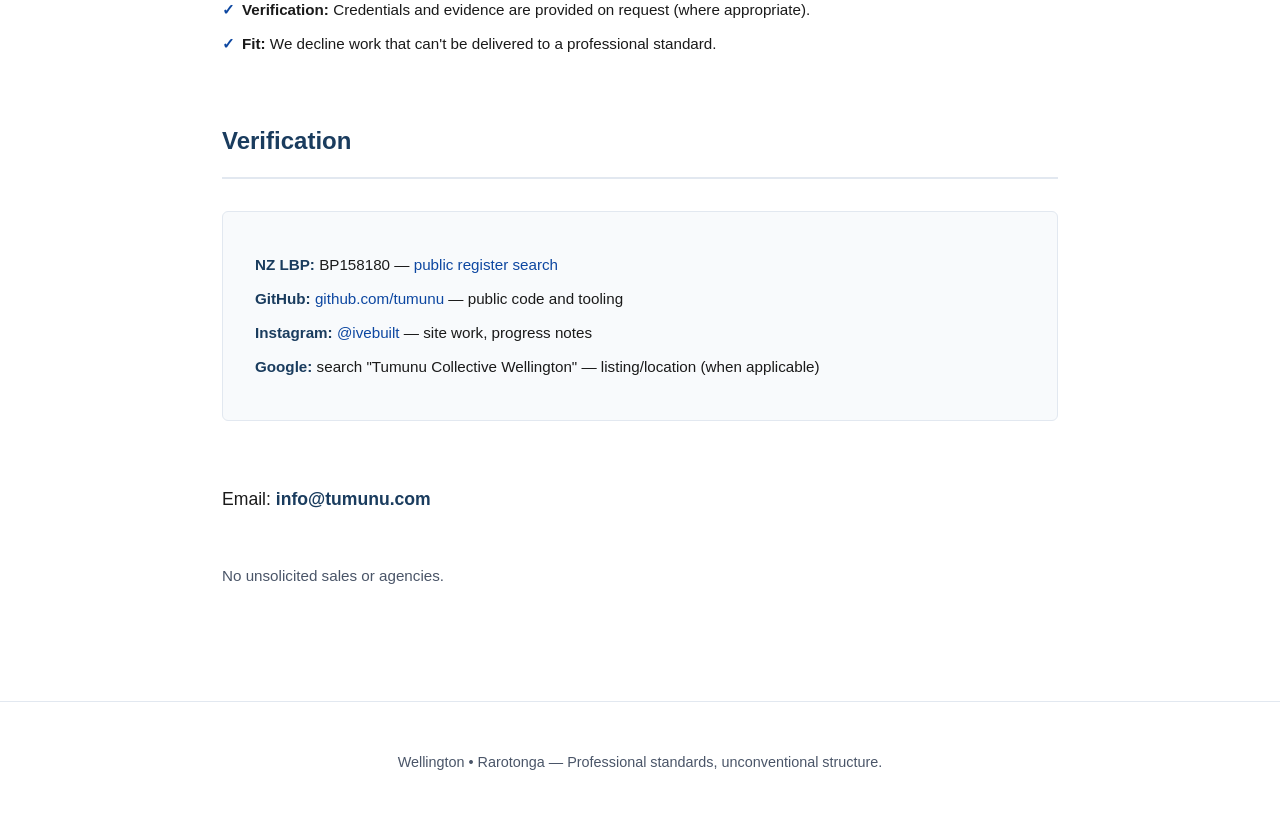
==== commit b443f894: "Apply Tumunu logo kit: brand assets, favicons, OG image Add recoloured logo set under /brand, the pr" ====
--- a/about.html
+++ b/about.html
@@ -12,6 +12,10 @@
     <meta property="og:type" content="website">
     <meta property="og:url" content="https://tumunu.com/about.html">
     <title>Tumunu Collective — Full Profile</title>
+    <link rel="icon" type="image/svg+xml" href="/tumunu-favicon.svg">
+    <link rel="icon" type="image/png" sizes="32x32" href="/favicon-32.png">
+    <link rel="apple-touch-icon" href="/apple-touch-icon-180.png">
+    <meta property="og:image" content="https://tumunu.com/og-image.jpg">
     <style>
         :root {
             --color-bg: #ffffff;
@@ -58,6 +62,8 @@
             text-align: center;
             border-bottom: 1px solid var(--color-border);
         }
+        header .logo { display: inline-block; margin-bottom: var(--spacing-sm); }
+        header .logo img { display: block; width: 160px; height: auto; }
         header h1 {
             font-size: 2.2rem;
             font-weight: 800;
@@ -202,6 +208,7 @@
     <a class="skip-link" href="#main">Skip to content</a>
 
     <header>
+        <a href="/" class="logo" aria-label="Tumunu Collective home"><img src="/brand/tumunu-stacked.svg" width="160" height="160" alt=""></a>
         <h1>Tumunu Collective</h1>
         <p class="subtitle">Full profile / due diligence</p>
     </header>
